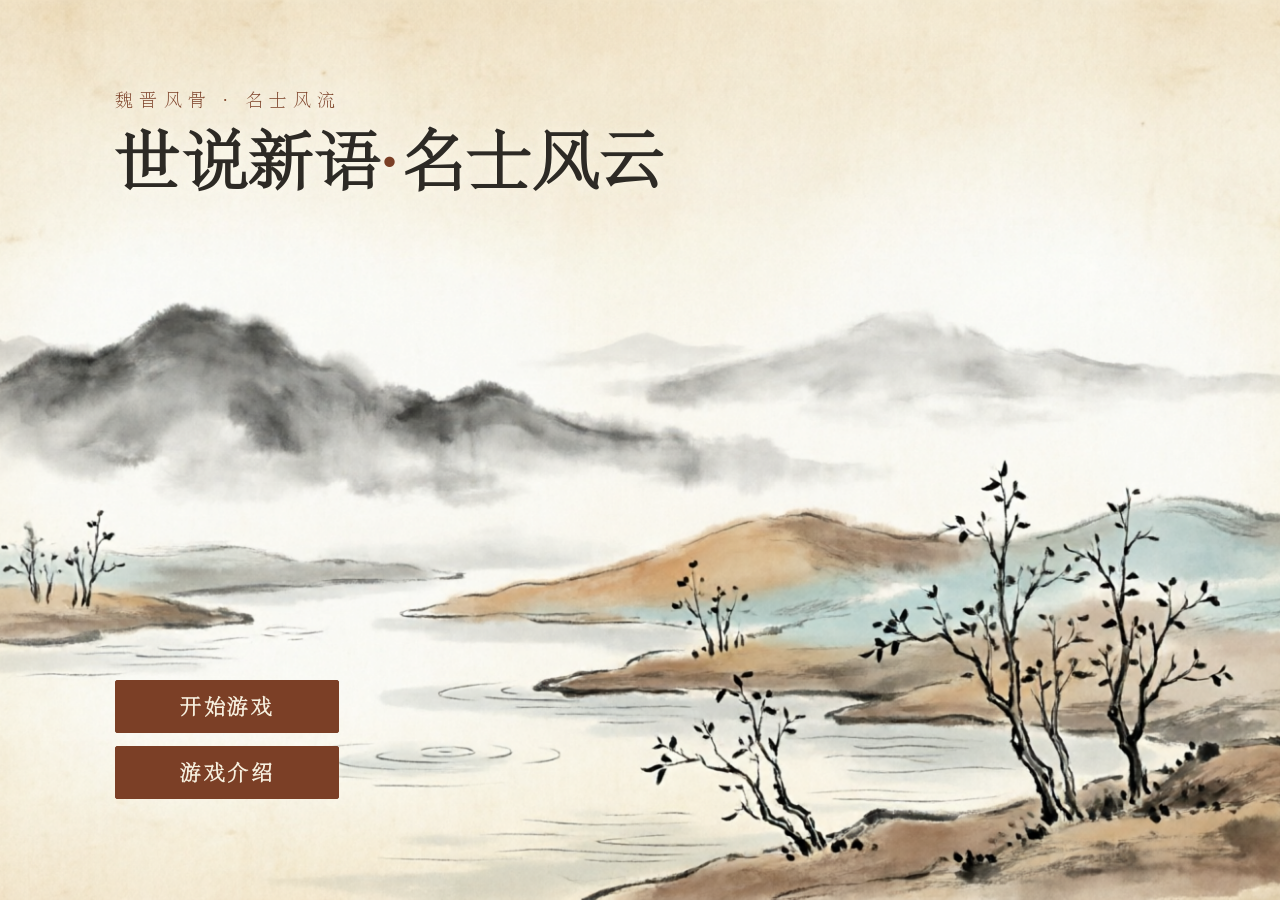
==== index.html @ 82391bc2 "first_upload_with_git" ====
<!DOCTYPE html>
<html lang="zh-CN">
<head>
    <meta charset="UTF-8">
    <meta name="viewport" content="width=device-width, initial-scale=1.0">
    <title>世说新语·名士风云</title>
    <link rel="icon" href="assets/images/favicon.ico" type="image/x-icon">
    <link rel="stylesheet" href="css/style.css">
</head>
<body>
    <div id="app">
        <div id="loading-screen">
            <h1>世说新语</h1>
            <p id="loading-message">载入中...</p>
            <div class="loading-track" role="progressbar" aria-label="游戏加载进度" aria-valuemin="0" aria-valuemax="100" aria-valuenow="0">
                <span id="loading-progress"></span>
            </div>
            <p id="loading-percent">0%</p>
        </div>
        <canvas id="game-canvas"></canvas>
        
        <div id="ui-layer">
            <header class="title-block">
                <p class="eyebrow">魏晋风骨 · 名士风流</p>
                <h1>世说新语<em>·</em>名士风云</h1>
            </header>
            <div id="start-menu">
                <button id="btn-start">开始游戏</button>
                <button id="btn-intro">游戏介绍</button>
            </div>
        </div>
    </div>

    <script src="js/main.js"></script>
</body>
</html>
---- css/style.css ----
@font-face {
    font-family: 'ZHSJ Serif';
    src: url('../assets/fonts/ZHSJ-basic.woff2') format('woff2');
    font-display: swap;
}

:root {
    --ink: #2d2a25;
    --paper: #f7f0df;
    --accent: #7b3f26;
    --accent-dark: #5f2e1e;
}

* {
    box-sizing: border-box;
}

body {
    margin: 0;
    overflow: hidden;
    background: var(--paper);
    color: var(--ink);
    font-family: 'ZHSJ Serif', serif;
}

#app {
    position: relative;
    width: 100vw;
    height: 100vh;
    height: 100dvh;
}

#game-canvas {
    display: block;
    width: 100%;
    height: 100%;
}

#ui-layer {
    position: absolute;
    inset: 0;
    pointer-events: none;
    display: flex;
    flex-direction: column;
    align-items: flex-start;
    justify-content: space-between;
    padding: clamp(3rem, 10vh, 7rem) clamp(1.5rem, 9vw, 9rem) clamp(2rem, 8vh, 6rem);
}

.title-block {
    width: 100%;
    text-shadow: 0 1px 14px rgba(255, 252, 240, 0.75);
}

.title-block h1 {
    margin: 0;
    font-size: clamp(1.8rem, 5vw, 4.5rem);
    font-weight: 600;
    letter-spacing: 0.04em;
    line-height: 1.2;
    white-space: nowrap;
}

.title-block em {
    color: var(--accent);
    font-style: normal;
}

.eyebrow {
    margin: 0 0 0.8rem;
    color: var(--accent);
    font-size: clamp(0.85rem, 1.5vw, 1.1rem);
    letter-spacing: 0.35em;
}

/* 菜单容器 */
#start-menu {
    pointer-events: auto; /* 恢复按钮点击 */
    width: min(100%, 14rem);
    padding: 1rem 0;
}

/* 按钮样式 */
button {
    display: block;
    width: 100%;
    margin: 0.8rem 0;
    padding: 0.85rem 1.2rem;
    border: 1px solid var(--accent);
    border-radius: 2px;
    color: var(--paper);
    background-color: var(--accent);
    font: 600 1.3rem 'ZHSJ Serif', serif;
    letter-spacing: 0.12em;
    cursor: pointer;
    transition: background-color 0.2s, transform 0.2s;
}

button:hover {
    background-color: var(--accent-dark);
    transform: translateY(-2px);
}

button:focus-visible {
    outline: 3px solid rgba(123, 63, 38, 0.35);
    outline-offset: 3px;
}

button:disabled {
    cursor: wait;
    opacity: 0.7;
}

#loading-screen {
    position: absolute;
    inset: 0;
    display: none;
    background-color: #2c2c2c;
    color: #e1c273;
    flex-direction: column;
    justify-content: center;
    align-items: center;
    z-index: 999;
}

#loading-screen h1 {
    margin: 0 0 0.5rem;
    font-size: clamp(2rem, 6vw, 4rem);
    font-weight: 600;
}

#loading-screen p {
    margin: 0;
}

.loading-track {
    width: min(70vw, 20rem);
    height: 0.35rem;
    margin-top: 1.75rem;
    overflow: hidden;
    border: 1px solid rgba(225, 194, 115, 0.55);
    background: rgba(0, 0, 0, 0.25);
}

#loading-progress {
    display: block;
    width: 0%;
    height: 100%;
    background: #e1c273;
    transition: width 0.25s ease-out;
}

#loading-percent {
    min-width: 3rem;
    margin-top: 0.7rem !important;
    color: rgba(225, 194, 115, 0.8);
    font-size: 0.85rem;
    text-align: center;
}

.start-page {
    min-height: 100vh;
    overflow: auto;
    display: grid;
    place-items: center;
    padding: 2rem;
    background:
        linear-gradient(90deg, rgba(247, 240, 223, 0.28), rgba(247, 240, 223, 0.78)),
        url('../assets/images/start_bg.png') center / cover no-repeat;
}

.welcome-panel {
    width: min(100%, 40rem);
    padding: clamp(2rem, 7vw, 5rem);
    border-left: 3px solid var(--accent);
    background: rgba(247, 240, 223, 0.78);
    box-shadow: 0 1rem 3rem rgba(74, 49, 32, 0.12);
}

.start-eyebrow {
    margin: 0 0 1.5rem;
    color: var(--accent);
    font-size: clamp(0.85rem, 2vw, 1.05rem);
    letter-spacing: 0.28em;
}

.welcome-panel h1 {
    margin: 0;
    color: var(--ink);
    font-size: clamp(2rem, 5vw, 4rem);
    font-weight: 600;
    letter-spacing: 0.08em;
    line-height: 1.35;
}

.welcome-copy {
    max-width: 29rem;
    margin: 1.8rem 0 2.5rem;
    color: #5a4a3b;
    font-size: clamp(1rem, 2vw, 1.2rem);
    line-height: 2;
}

.start-actions {
    display: flex;
    flex-wrap: wrap;
    align-items: center;
    gap: 1rem;
}

.start-actions a {
    display: inline-block;
    padding: 0.8rem 1.5rem;
    font-size: 1.1rem;
    letter-spacing: 0.1em;
    text-decoration: none;
    transition: background-color 0.2s, color 0.2s, transform 0.2s;
}

.start-primary {
    color: var(--paper);
    background: var(--accent);
}

.start-secondary {
    color: var(--accent);
    border: 1px solid var(--accent);
}

.start-actions a:hover {
    transform: translateY(-2px);
}

.start-primary:hover {
    background: var(--accent-dark);
}

.start-secondary:hover {
    color: var(--paper);
    background: var(--accent);
}

@media (max-width: 600px) {
    #ui-layer {
        align-items: center;
        padding: 3.5rem 1.5rem max(1rem, env(safe-area-inset-bottom));
        text-align: center;
    }

    #start-menu {
        position: absolute;
        top: 50%;
        left: 50%;
        width: min(100%, 14rem);
        padding: 0.5rem 0;
        transform: translate(-50%, -50%);
    }

    #start-menu button {
        margin: 0.6rem 0;
        padding: 0.85rem 1.2rem;
        font-size: clamp(1.1rem, 5vw, 1.3rem);
    }

    .title-block h1 {
        font-size: clamp(1.65rem, 8vw, 3rem);
    }

    .start-page {
        padding: 1rem;
    }

    .welcome-panel {
        border-left-width: 2px;
    }

    .start-actions {
        align-items: stretch;
        flex-direction: column;
    }

    .start-actions a {
        text-align: center;
    }
}
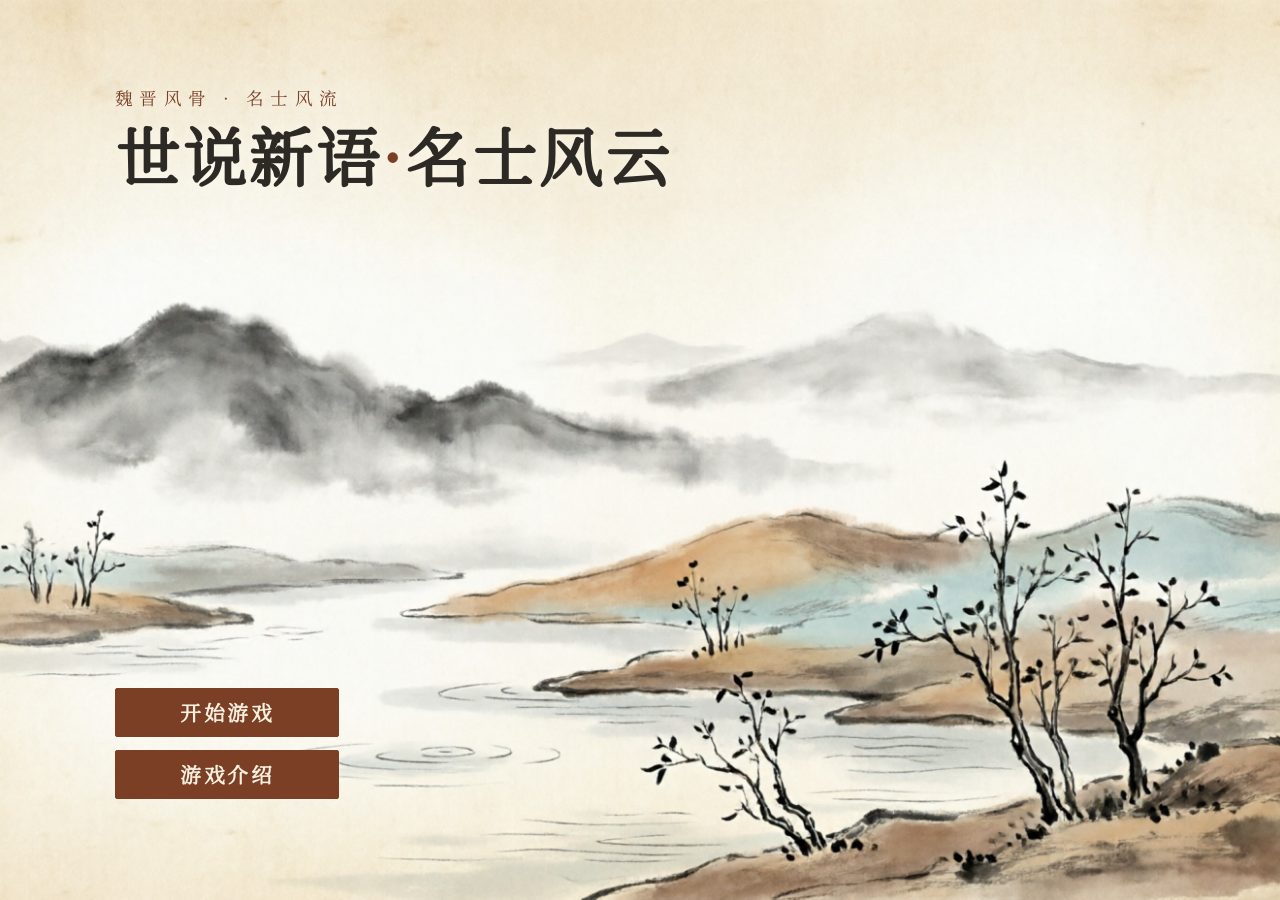
==== commit 4ea755ad: "js->json/data-rebuild" ====
--- a/index.html
+++ b/index.html
@@ -9,7 +9,7 @@
 </head>
 <body>
     <div id="app">
-        <div id="loading-screen">
+        <div id="loading-screen" class="is-visible">
             <h1>世说新语</h1>
             <p id="loading-message">载入中...</p>
             <div class="loading-track" role="progressbar" aria-label="游戏加载进度" aria-valuemin="0" aria-valuemax="100" aria-valuenow="0">
@@ -31,6 +31,7 @@
         </div>
     </div>
 
+    <script src="js/config.js"></script>
     <script src="js/main.js"></script>
 </body>
 </html>
--- a/css/style.css
+++ b/css/style.css
@@ -1,285 +1,10 @@
-@font-face {
-    font-family: 'ZHSJ Serif';
-    src: url('../assets/fonts/ZHSJ-basic.woff2') format('woff2');
-    font-display: swap;
-}
-
-:root {
-    --ink: #2d2a25;
-    --paper: #f7f0df;
-    --accent: #7b3f26;
-    --accent-dark: #5f2e1e;
-}
-
-* {
-    box-sizing: border-box;
-}
-
-body {
-    margin: 0;
-    overflow: hidden;
-    background: var(--paper);
-    color: var(--ink);
-    font-family: 'ZHSJ Serif', serif;
-}
-
-#app {
-    position: relative;
-    width: 100vw;
-    height: 100vh;
-    height: 100dvh;
-}
-
-#game-canvas {
-    display: block;
-    width: 100%;
-    height: 100%;
-}
-
-#ui-layer {
-    position: absolute;
-    inset: 0;
-    pointer-events: none;
-    display: flex;
-    flex-direction: column;
-    align-items: flex-start;
-    justify-content: space-between;
-    padding: clamp(3rem, 10vh, 7rem) clamp(1.5rem, 9vw, 9rem) clamp(2rem, 8vh, 6rem);
-}
-
-.title-block {
-    width: 100%;
-    text-shadow: 0 1px 14px rgba(255, 252, 240, 0.75);
-}
-
-.title-block h1 {
-    margin: 0;
-    font-size: clamp(1.8rem, 5vw, 4.5rem);
-    font-weight: 600;
-    letter-spacing: 0.04em;
-    line-height: 1.2;
-    white-space: nowrap;
-}
-
-.title-block em {
-    color: var(--accent);
-    font-style: normal;
-}
-
-.eyebrow {
-    margin: 0 0 0.8rem;
-    color: var(--accent);
-    font-size: clamp(0.85rem, 1.5vw, 1.1rem);
-    letter-spacing: 0.35em;
-}
-
-/* 菜单容器 */
-#start-menu {
-    pointer-events: auto; /* 恢复按钮点击 */
-    width: min(100%, 14rem);
-    padding: 1rem 0;
-}
-
-/* 按钮样式 */
-button {
-    display: block;
-    width: 100%;
-    margin: 0.8rem 0;
-    padding: 0.85rem 1.2rem;
-    border: 1px solid var(--accent);
-    border-radius: 2px;
-    color: var(--paper);
-    background-color: var(--accent);
-    font: 600 1.3rem 'ZHSJ Serif', serif;
-    letter-spacing: 0.12em;
-    cursor: pointer;
-    transition: background-color 0.2s, transform 0.2s;
-}
-
-button:hover {
-    background-color: var(--accent-dark);
-    transform: translateY(-2px);
-}
-
-button:focus-visible {
-    outline: 3px solid rgba(123, 63, 38, 0.35);
-    outline-offset: 3px;
-}
-
-button:disabled {
-    cursor: wait;
-    opacity: 0.7;
-}
-
-#loading-screen {
-    position: absolute;
-    inset: 0;
-    display: none;
-    background-color: #2c2c2c;
-    color: #e1c273;
-    flex-direction: column;
-    justify-content: center;
-    align-items: center;
-    z-index: 999;
-}
-
-#loading-screen h1 {
-    margin: 0 0 0.5rem;
-    font-size: clamp(2rem, 6vw, 4rem);
-    font-weight: 600;
-}
-
-#loading-screen p {
-    margin: 0;
-}
-
-.loading-track {
-    width: min(70vw, 20rem);
-    height: 0.35rem;
-    margin-top: 1.75rem;
-    overflow: hidden;
-    border: 1px solid rgba(225, 194, 115, 0.55);
-    background: rgba(0, 0, 0, 0.25);
-}
-
-#loading-progress {
-    display: block;
-    width: 0%;
-    height: 100%;
-    background: #e1c273;
-    transition: width 0.25s ease-out;
-}
-
-#loading-percent {
-    min-width: 3rem;
-    margin-top: 0.7rem !important;
-    color: rgba(225, 194, 115, 0.8);
-    font-size: 0.85rem;
-    text-align: center;
-}
-
-.start-page {
-    min-height: 100vh;
-    overflow: auto;
-    display: grid;
-    place-items: center;
-    padding: 2rem;
-    background:
-        linear-gradient(90deg, rgba(247, 240, 223, 0.28), rgba(247, 240, 223, 0.78)),
-        url('../assets/images/start_bg.png') center / cover no-repeat;
-}
-
-.welcome-panel {
-    width: min(100%, 40rem);
-    padding: clamp(2rem, 7vw, 5rem);
-    border-left: 3px solid var(--accent);
-    background: rgba(247, 240, 223, 0.78);
-    box-shadow: 0 1rem 3rem rgba(74, 49, 32, 0.12);
-}
-
-.start-eyebrow {
-    margin: 0 0 1.5rem;
-    color: var(--accent);
-    font-size: clamp(0.85rem, 2vw, 1.05rem);
-    letter-spacing: 0.28em;
-}
-
-.welcome-panel h1 {
-    margin: 0;
-    color: var(--ink);
-    font-size: clamp(2rem, 5vw, 4rem);
-    font-weight: 600;
-    letter-spacing: 0.08em;
-    line-height: 1.35;
-}
-
-.welcome-copy {
-    max-width: 29rem;
-    margin: 1.8rem 0 2.5rem;
-    color: #5a4a3b;
-    font-size: clamp(1rem, 2vw, 1.2rem);
-    line-height: 2;
-}
-
-.start-actions {
-    display: flex;
-    flex-wrap: wrap;
-    align-items: center;
-    gap: 1rem;
-}
-
-.start-actions a {
-    display: inline-block;
-    padding: 0.8rem 1.5rem;
-    font-size: 1.1rem;
-    letter-spacing: 0.1em;
-    text-decoration: none;
-    transition: background-color 0.2s, color 0.2s, transform 0.2s;
-}
-
-.start-primary {
-    color: var(--paper);
-    background: var(--accent);
-}
-
-.start-secondary {
-    color: var(--accent);
-    border: 1px solid var(--accent);
-}
-
-.start-actions a:hover {
-    transform: translateY(-2px);
-}
-
-.start-primary:hover {
-    background: var(--accent-dark);
-}
-
-.start-secondary:hover {
-    color: var(--paper);
-    background: var(--accent);
-}
-
-@media (max-width: 600px) {
-    #ui-layer {
-        align-items: center;
-        padding: 3.5rem 1.5rem max(1rem, env(safe-area-inset-bottom));
-        text-align: center;
-    }
-
-    #start-menu {
-        position: absolute;
-        top: 50%;
-        left: 50%;
-        width: min(100%, 14rem);
-        padding: 0.5rem 0;
-        transform: translate(-50%, -50%);
-    }
-
-    #start-menu button {
-        margin: 0.6rem 0;
-        padding: 0.85rem 1.2rem;
-        font-size: clamp(1.1rem, 5vw, 1.3rem);
-    }
-
-    .title-block h1 {
-        font-size: clamp(1.65rem, 8vw, 3rem);
-    }
-
-    .start-page {
-        padding: 1rem;
-    }
-
-    .welcome-panel {
-        border-left-width: 2px;
-    }
-
-    .start-actions {
-        align-items: stretch;
-        flex-direction: column;
-    }
-
-    .start-actions a {
-        text-align: center;
-    }
-}+/*
+ * 样式入口：按 基础 → 布局 → 组件 → 页面 的顺序引入。
+ * 页面 HTML 只需引用本文件，无需直接引用分层文件。
+ */
+@import './base.css';
+@import './layout.css';
+@import './components.css';
+@import './pages/home.css';
+@import './pages/start.css';
+@import './pages/route.css';
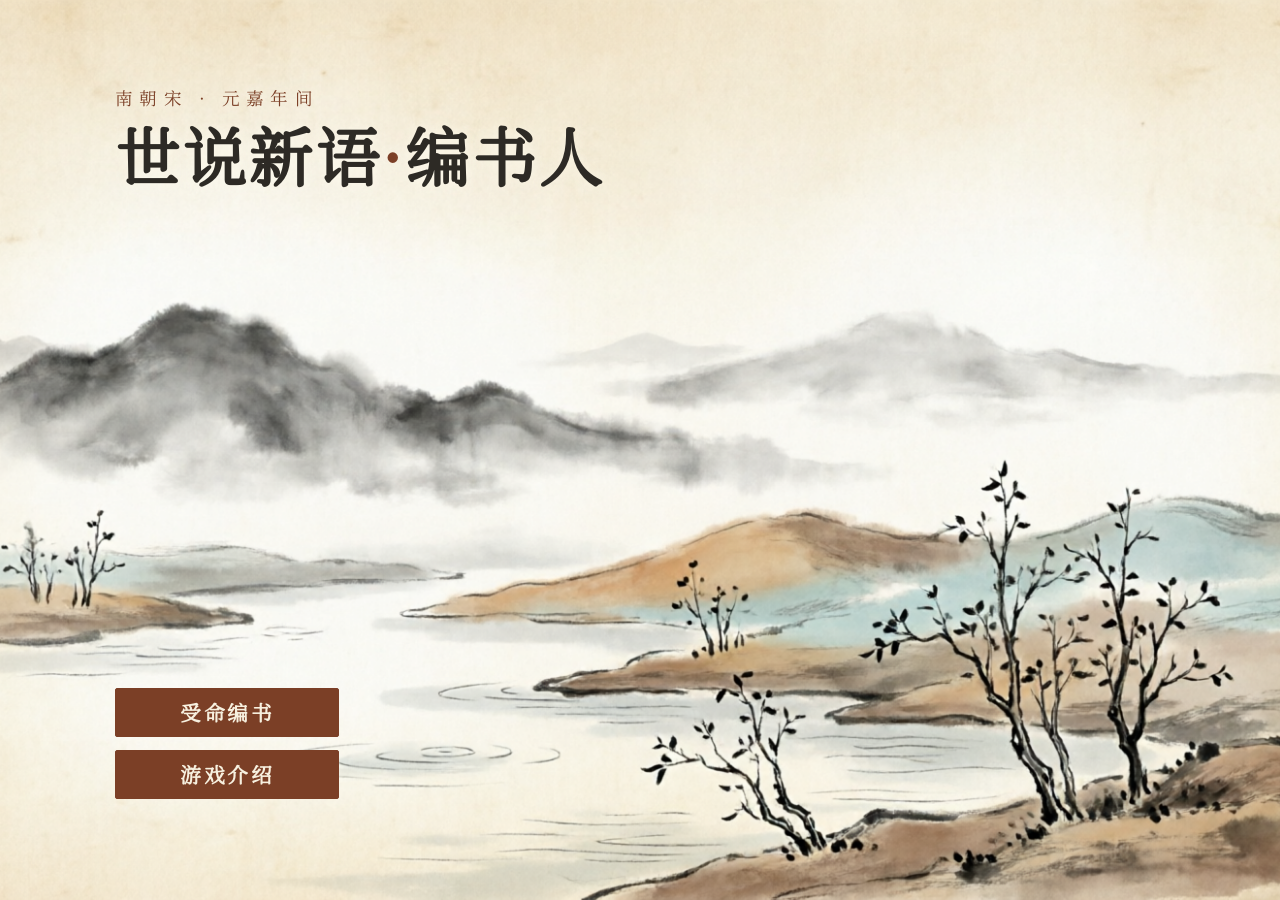
==== commit 63cf33be: "思路重构" ====
--- a/index.html
+++ b/index.html
@@ -3,7 +3,7 @@
 <head>
     <meta charset="UTF-8">
     <meta name="viewport" content="width=device-width, initial-scale=1.0">
-    <title>世说新语·名士风云</title>
+    <title>世说新语 · 编书人</title>
     <link rel="icon" href="assets/images/favicon.ico" type="image/x-icon">
     <link rel="stylesheet" href="css/style.css">
 </head>
@@ -21,11 +21,11 @@
         
         <div id="ui-layer">
             <header class="title-block">
-                <p class="eyebrow">魏晋风骨 · 名士风流</p>
-                <h1>世说新语<em>·</em>名士风云</h1>
+                <p class="eyebrow">南朝宋 · 元嘉年间</p>
+                <h1>世说新语<em>·</em>编书人</h1>
             </header>
             <div id="start-menu">
-                <button id="btn-start">开始游戏</button>
+                <button id="btn-start">受命编书</button>
                 <button id="btn-intro">游戏介绍</button>
             </div>
         </div>
--- a/css/style.css
+++ b/css/style.css
@@ -8,3 +8,4 @@
 @import './pages/home.css';
 @import './pages/start.css';
 @import './pages/route.css';
+@import './pages/book.css';
